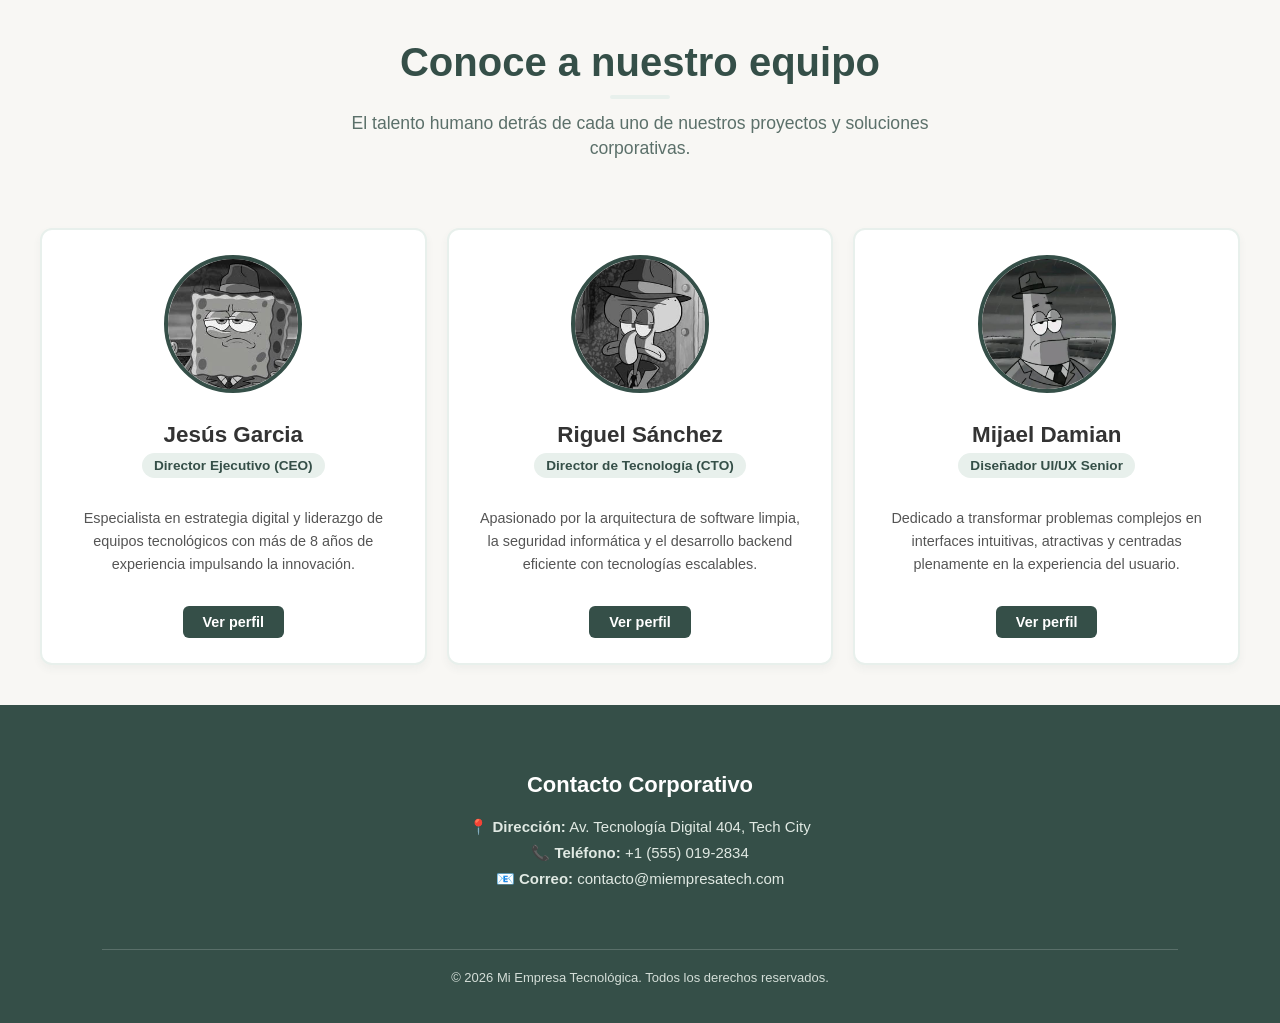
==== Equipo/equipo.html @ 4040358c "Nuestro equipo" ====
<!DOCTYPE html>
<html lang="es">
<head>
    <meta charset="UTF-8">
    <meta name="viewport" content="width=device-width, initial-scale=1.0">
    <title>Nuestro Equipo Corporativo</title>
    <link rel="stylesheet" href="style.css"> 
</head>
<body>

    <header class="encabezado-principal">
        <h1>Conoce a nuestro equipo</h1>
        <p class="subtitulo">El talento humano detrás de cada uno de nuestros proyectos y soluciones corporativas.</p>
    </header>

    <main class="contenedor-equipo">
        <!-- Perfil 1: Jesús Garcia -->
        <article class="tarjeta-miembro">
            <div class="contenedor-avatar">
                <img src="images/33.jpg" alt="Foto de perfil de Jesús Garcia">
            </div>
            <h2>Jesús Garcia</h2>
            <span class="cargo">Director Ejecutivo (CEO)</span>
            <p class="descripcion">Especialista en estrategia digital y liderazgo de equipos tecnológicos con más de 8 años de experiencia impulsando la innovación.</p>
            <button class="btn-perfil" aria-label="Ver más sobre Jesús Garcia">Ver perfil</button>
        </article>

        <!-- Perfil 2: Riguel Sánchez -->
        <article class="tarjeta-miembro">
            <div class="contenedor-avatar">
                <img src="images/22.jpg" alt="Foto de perfil de Riguel Sánchez">
            </div>
            <h2>Riguel Sánchez</h2>
            <span class="cargo">Director de Tecnología (CTO)</span>
            <p class="descripcion">Apasionado por la arquitectura de software limpia, la seguridad informática y el desarrollo backend eficiente con tecnologías escalables.</p>
            <button class="btn-perfil" aria-label="Ver más sobre Riguel Sánchez">Ver perfil</button>
        </article>

        <!-- Perfil 3: Mijael Damian -->
        <article class="tarjeta-miembro">
            <div class="contenedor-avatar">
                <img src="images/11.jpg" alt="Foto de perfil de Mijael Damian">
            </div>
            <h2>Mijael Damian</h2>
            <span class="cargo">Diseñador UI/UX Senior</span>
            <p class="descripcion">Dedicado a transformar problemas complejos en interfaces intuitivas, atractivas y centradas plenamente en la experiencia del usuario.</p>
            <button class="btn-perfil" aria-label="Ver más sobre Mijael Damian">Ver perfil</button>
        </article>
    </main>

      <footer id="contacto">
        <hr>
        <div>
            <h3>Contacto Corporativo</h3>
            <p>📍 <strong>Dirección:</strong> Av. Tecnología Digital 404, Tech City</p>
            <p>📞 <strong>Teléfono:</strong> +1 (555) 019-2834</p>
            <p>📧 <strong>Correo:</strong> contacto@miempresatech.com</p>
        </div>
        <br>
        <p>&copy; 2026 Mi Empresa Tecnológica. Todos los derechos reservados.</p>
    </footer>

    <script src="script.js"></script> 
</body>
</html>
---- Equipo/style.css ----
/* Estilos globales para toda la pantalla */
body {
    background-color: #f8f7f4; /* Marfil */
    margin: 0;
    padding: 0;
    font-family: 'Segoe UI', Tahoma, Geneva, Verdana, sans-serif;
}

/* Encabezado unificado */
header {
    text-align: center;
    padding: 40px 20px 10px 20px;
}

header h1 {
    color: #354f48; /* Verde Oscuro */
    font-size: 2.5rem;
    margin: 0;
    position: relative;
    display: inline-block;
}

/* Línea decorativa sutil debajo del título */
header h1::after {
    content: '';
    display: block;
    width: 60px;
    height: 4px;
    background-color: #E8f0ec; /* Verde Pastel */
    margin: 10px auto 0 auto;
    border-radius: 2px;
}

/* Subtítulo del encabezado */
.subtitulo {
    color: #354f48; /* Verde Oscuro con menor opacidad visual */
    opacity: 0.8;
    font-size: 1.1rem;
    margin-top: 12px;
    max-width: 600px;
    margin-left: auto;
    margin-right: auto;
    line-height: 1.4;
}

/* Contenedor principal del equipo */
.contenedor-equipo {
    display: grid;
    grid-template-columns: repeat(auto-fit, minmax(250px, 1fr));
    gap: 20px;
    padding: 40px;
    max-width: 1200px;
    margin: 0 auto;
}

/* Tarjetas individuales */
.tarjeta-miembro {
    background-color: #ffffff; /* Blanco */
    border: 2px solid #E8f0ec; /* Verde Pastel */
    border-radius: 12px;
    padding: 25px;
    text-align: center;
    box-shadow: 0 4px 8px rgba(53, 79, 72, 0.05); /* Sombra basada en tu verde oscuro */
    transition: transform 0.3s ease, box-shadow 0.3s ease;
}

/* Efecto al pasar el mouse por encima */
.tarjeta-miembro:hover {
    transform: translateY(-5px);
    box-shadow: 0 8px 16px rgba(53, 79, 72, 0.15);
    cursor: pointer;
}

/* Imagen de perfil circular */
.tarjeta-miembro img {
    width: 130px;
    height: 130px;
    border-radius: 50%;
    object-fit: cover;
    margin-bottom: 15px;
    border: 4px solid #354f48; /* Verde Oscuro */
}

/* Nombre del miembro */
.tarjeta-miembro h2 {
    margin: 10px 0 5px 0;
    font-size: 1.4rem;
    color: #333333; 
}

/* Cargo (Etiqueta estilizada) */
.tarjeta-miembro .cargo {
    display: inline-block;
    font-weight: bold;
    color: #354f48; /* Verde Oscuro */
    background-color: #E8f0ec; /* Verde Pastel */
    padding: 5px 12px;
    border-radius: 20px;
    margin-bottom: 15px;
    font-size: 0.85rem;
}

/* Descripción del perfil */
.tarjeta-miembro .descripcion {
    font-size: 0.9rem;
    color: #555555; 
    line-height: 1.6;
}

/* Botón interactivo dentro de la tarjeta */
.btn-perfil {
    background-color: #354f48; /* Verde Oscuro */
    color: #ffffff; /* Blanco */
    border: none;
    padding: 8px 20px;
    border-radius: 6px;
    font-size: 0.9rem;
    font-weight: 600;
    cursor: pointer;
    margin-top: 15px;
    transition: background-color 0.2s ease, color 0.2s ease;
}

/* Cambio de color al pasar el mouse por el botón */
.btn-perfil:hover {
    background-color: #E8f0ec; /* Verde Pastel */
    color: #354f48; /* Verde Oscuro */
}
footer {
    background-color: #354F48;
    color: #F8F7F4;
    padding: 45px 8% 25px;
    text-align: center;
}

footer hr {
    display: none;
}

footer h3 {
    font-size: 22px;
    font-weight: 600;
    margin-bottom: 20px;
    color: #FFFFFF;
}

footer div {
    margin-bottom: 30px;
}

footer div p {
    margin: 8px 0;
    font-size: 15px;
    color: #E0E9E3;
}

footer > p {
    border-top: 1px solid rgba(255, 255, 255, 0.18);
    padding-top: 20px;
    color: #D4DED8;
    font-size: 13px;
}
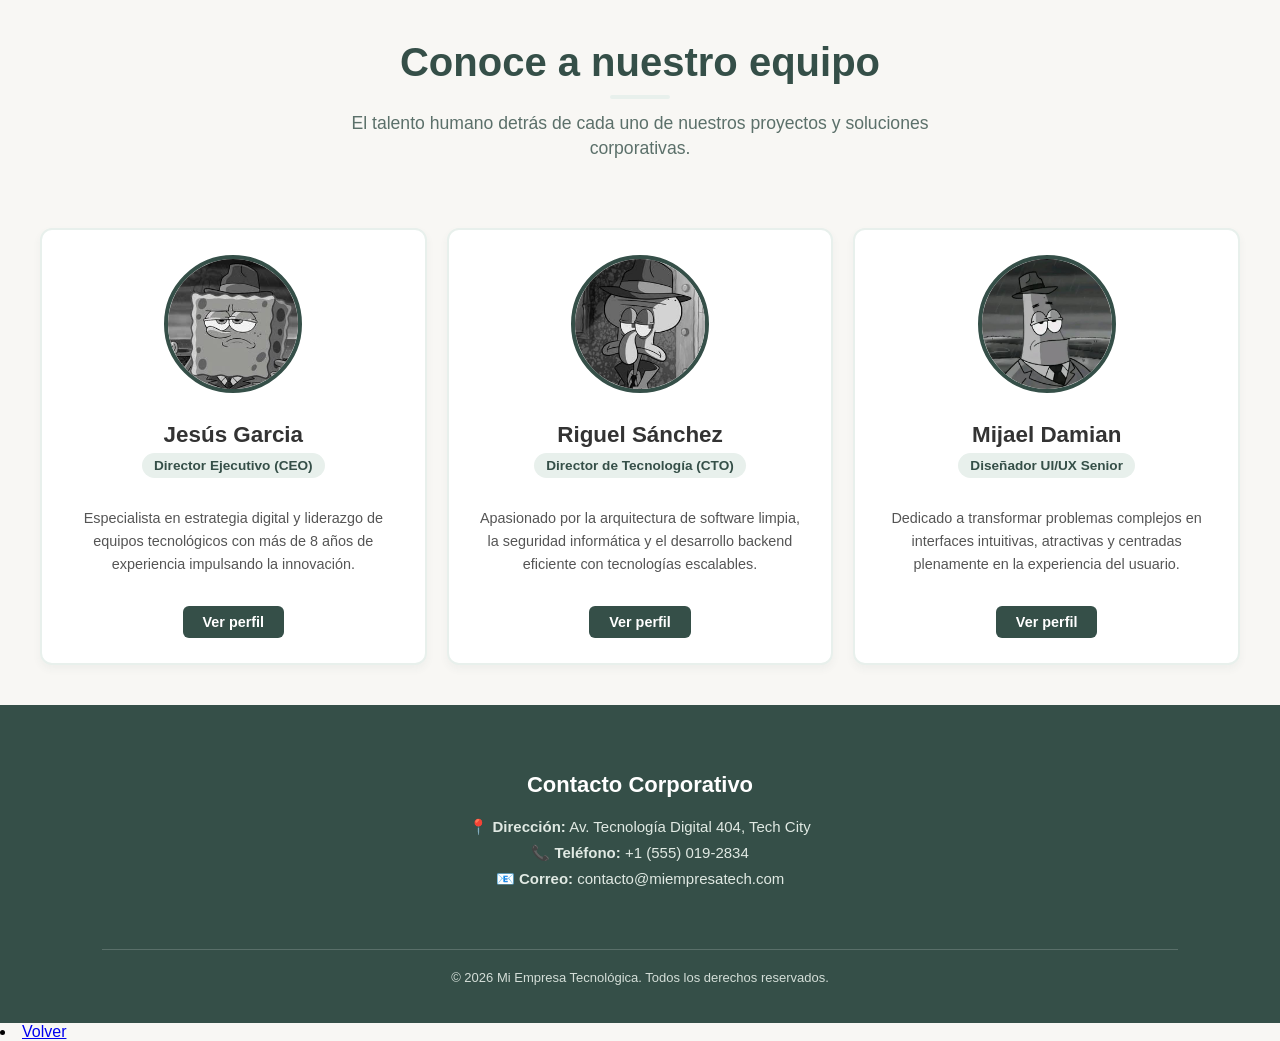
==== commit 838f572c: "Integración" ====
--- a/Equipo/equipo.html
+++ b/Equipo/equipo.html
@@ -1,6 +1,7 @@
 <!DOCTYPE html>
 <html lang="es">
 <head>
+    
     <meta charset="UTF-8">
     <meta name="viewport" content="width=device-width, initial-scale=1.0">
     <title>Nuestro Equipo Corporativo</title>
@@ -59,6 +60,7 @@
         <br>
         <p>&copy; 2026 Mi Empresa Tecnológica. Todos los derechos reservados.</p>
     </footer>
+    <li><a href="/index.html" class="btn-nav">Volver</a></li>
 
     <script src="script.js"></script> 
 </body>
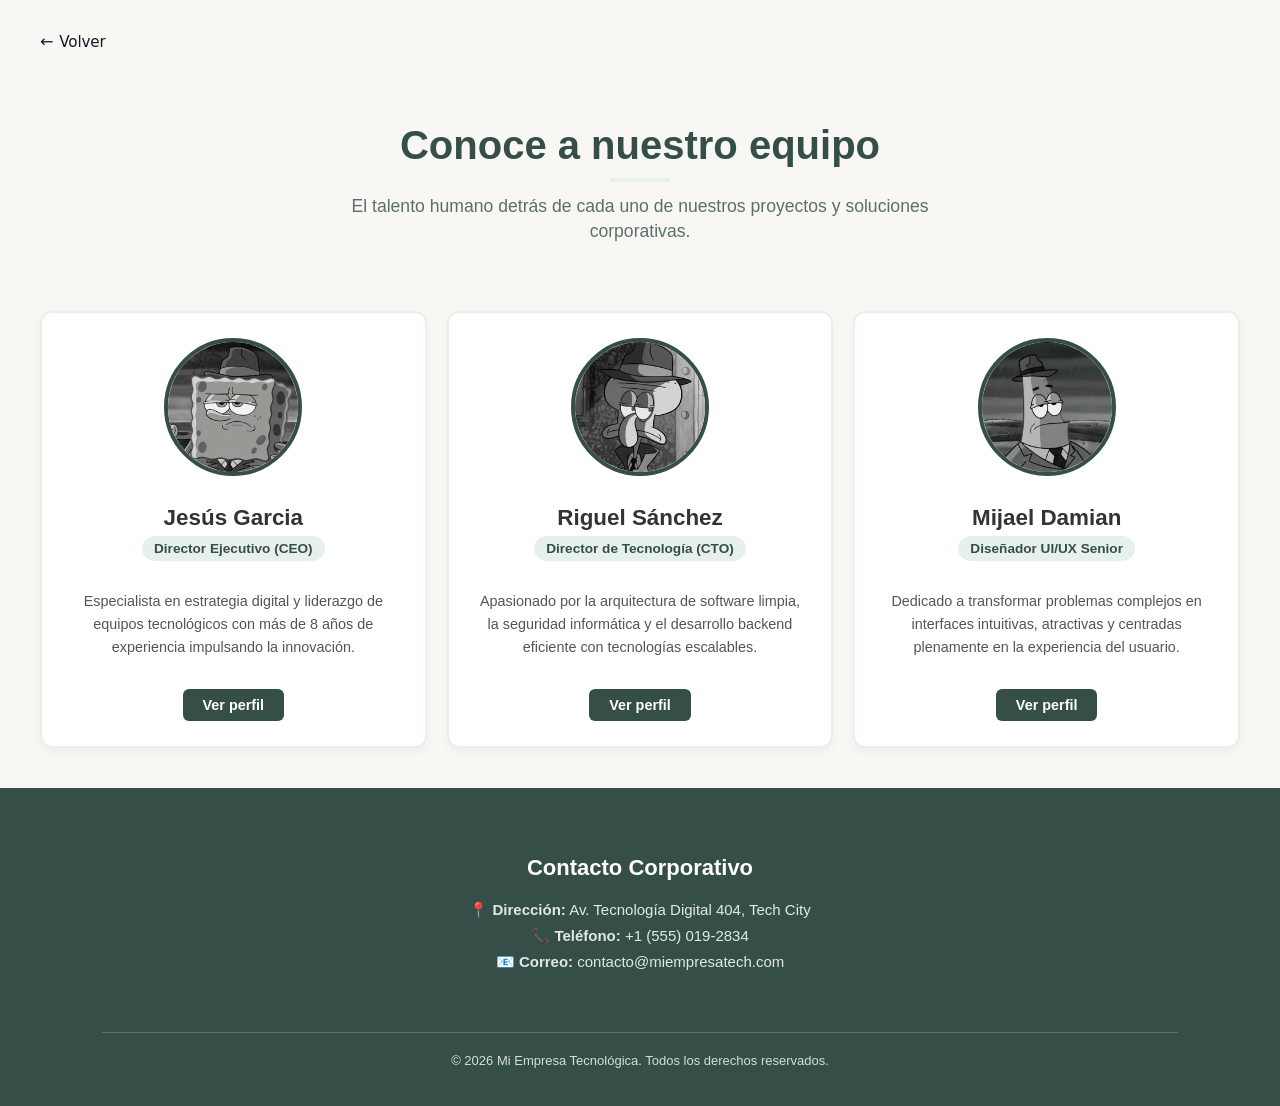
==== commit 1a408c76: "Ultimas correcciones" ====
--- a/Equipo/equipo.html
+++ b/Equipo/equipo.html
@@ -8,6 +8,15 @@
     <link rel="stylesheet" href="style.css"> 
 </head>
 <body>
+      <nav class="navbar">
+    <ul class="nav-links">
+      <li>
+        <a href="/index.html" class="btn-nav">
+          <span class="btn-icon">←</span> Volver
+        </a>
+      </li>
+    </ul>
+  </nav>
 
     <header class="encabezado-principal">
         <h1>Conoce a nuestro equipo</h1>
@@ -60,7 +69,6 @@
         <br>
         <p>&copy; 2026 Mi Empresa Tecnológica. Todos los derechos reservados.</p>
     </footer>
-    <li><a href="/index.html" class="btn-nav">Volver</a></li>
 
     <script src="script.js"></script> 
 </body>
--- a/Equipo/style.css
+++ b/Equipo/style.css
@@ -159,4 +159,70 @@
     padding-top: 20px;
     color: #D4DED8;
     font-size: 13px;
-}+}
+/* --- Estilos para la Barra de Navegación Minimalista --- */
+.navbar {
+  width: 100%;
+  padding: 24px 40px;
+  background-color: transparent; /* Sin fondo sólido */
+  display: flex;
+  align-items: center;
+}
+
+.nav-links {
+  list-style: none;
+  margin: 0;
+  padding: 0;
+}
+
+/* --- Botón Volver Minimalista --- */
+.btn-nav {
+  display: inline-flex;
+  align-items: center;
+  gap: 6px;
+  padding: 8px 0; /* Espaciado arriba/abajo, 0 a los lados para alinear al borde */
+  background-color: transparent; /* Sin fondo */
+  color: #111827; /* Gris casi negro muy elegante */
+  text-decoration: none;
+  font-family: 'Segoe UI', system-ui, sans-serif;
+  font-weight: 500;
+  font-size: 0.95rem;
+  letter-spacing: -0.01em; /* Tipografía más compacta y moderna */
+  position: relative; /* Necesario para la línea animada */
+  transition: color 0.25s ease;
+}
+
+/* --- Línea inferior minimalista (Efecto invisible al inicio) --- */
+.btn-nav::after {
+  content: '';
+  position: absolute;
+  bottom: 0;
+  left: 0;
+  width: 100%;
+  height: 1px; /* Línea ultra fina */
+  background-color: #111827;
+  transform: scaleX(0); /* Oculta la línea reduciendo su escala a 0 */
+  transform-origin: right;
+  transition: transform 0.3s cubic-bezier(0.4, 0, 0.2, 1);
+}
+
+/* --- Efecto Hover (Al pasar el mouse) --- */
+.btn-nav:hover {
+  color: #4b5563; /* Suaviza el color del texto */
+}
+
+/* Activa la línea de izquierda a derecha en Hover */
+.btn-nav:hover::after {
+  transform: scaleX(1);
+  transform-origin: left;
+}
+
+/* --- Animación sutil de la Flecha --- */
+.btn-icon {
+  font-size: 1rem;
+  transition: transform 0.25s ease;
+}
+
+.btn-nav:hover .btn-icon {
+  transform: translateX(-4px); /* Movimiento limpio hacia atrás */
+}
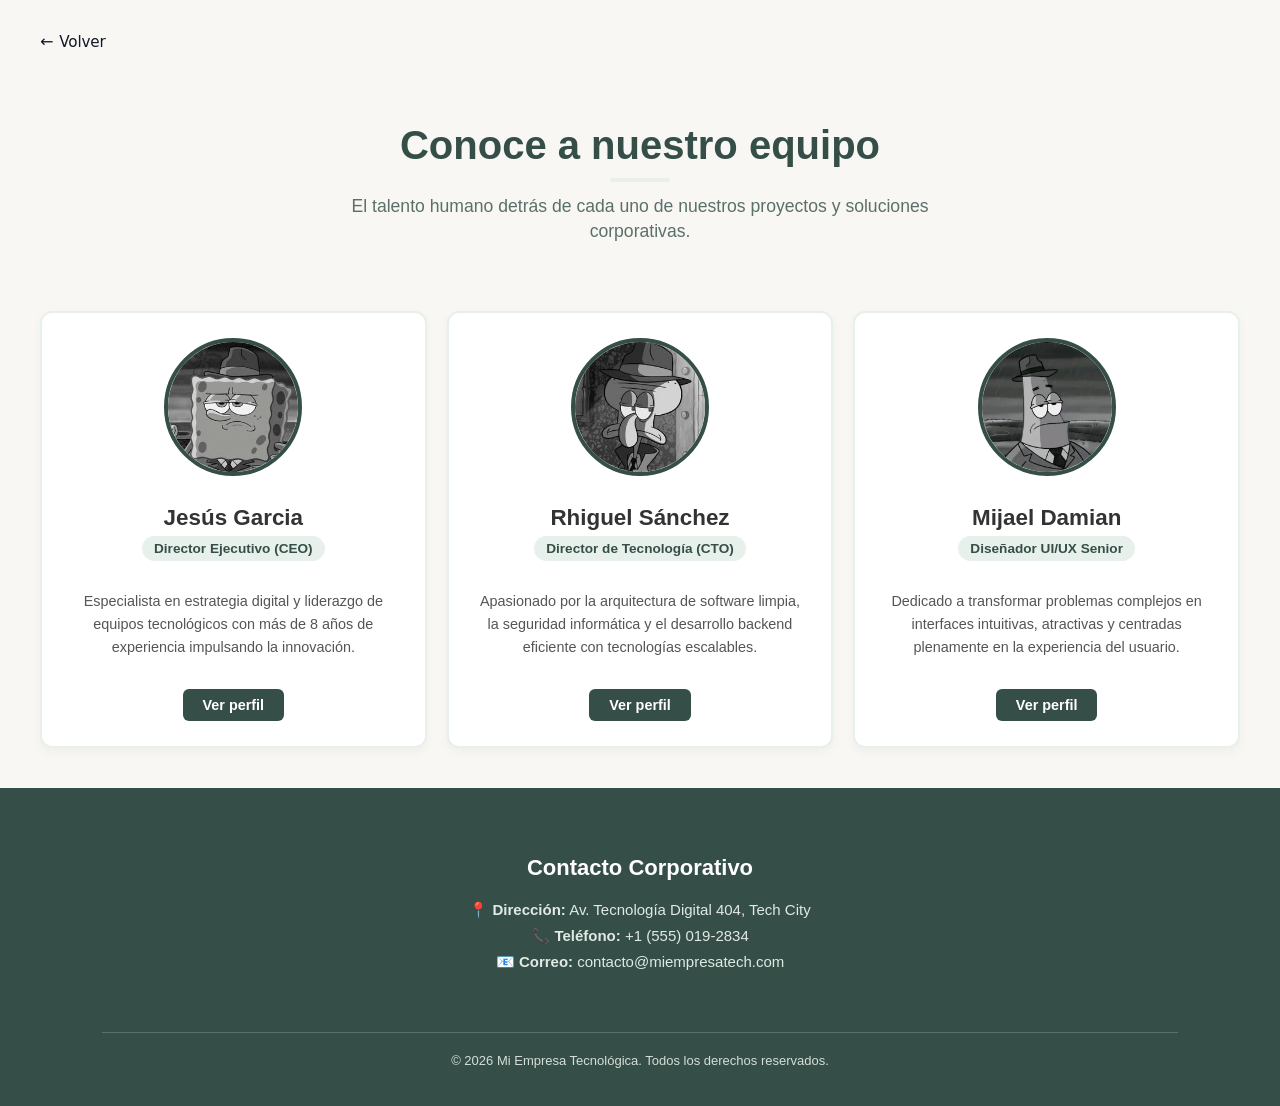
==== commit 3f6f9b6e: "Update equipo.html" ====
--- a/Equipo/equipo.html
+++ b/Equipo/equipo.html
@@ -40,7 +40,7 @@
             <div class="contenedor-avatar">
                 <img src="images/22.jpg" alt="Foto de perfil de Riguel Sánchez">
             </div>
-            <h2>Riguel Sánchez</h2>
+            <h2>Rhiguel Sánchez</h2>
             <span class="cargo">Director de Tecnología (CTO)</span>
             <p class="descripcion">Apasionado por la arquitectura de software limpia, la seguridad informática y el desarrollo backend eficiente con tecnologías escalables.</p>
             <button class="btn-perfil" aria-label="Ver más sobre Riguel Sánchez">Ver perfil</button>
